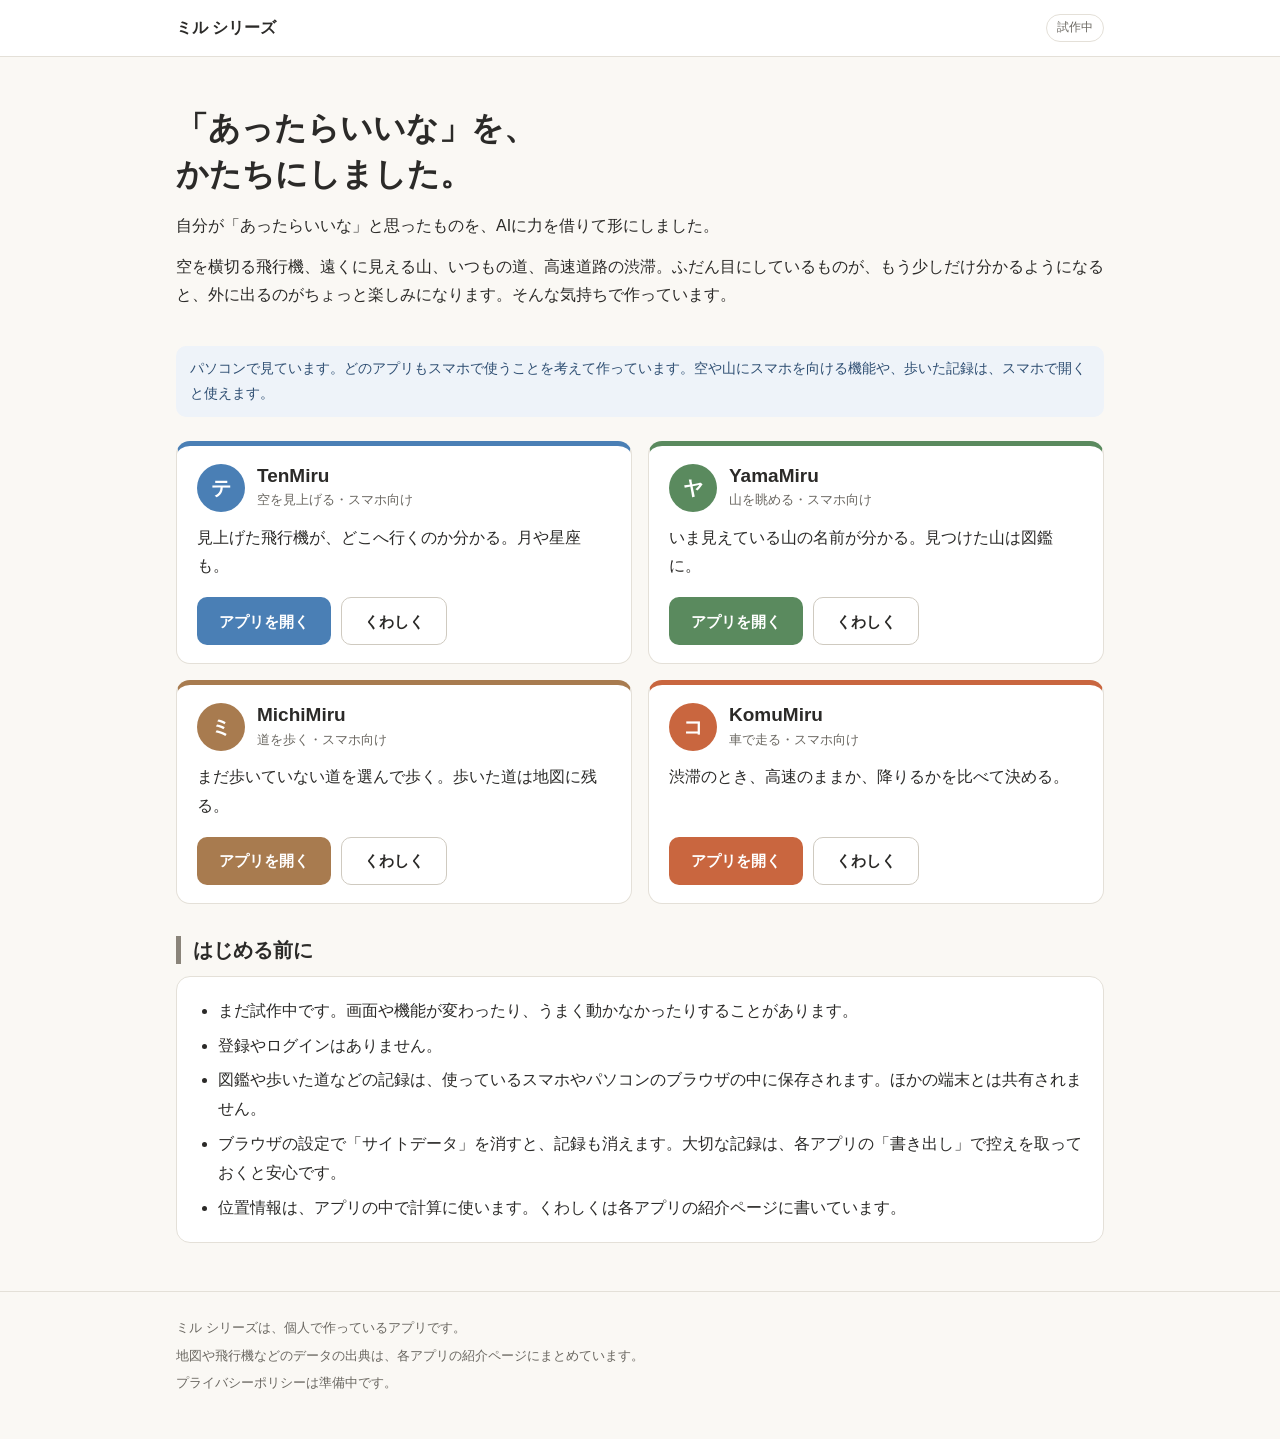
==== index.html @ 34817908 "Create index.html" ====
<!DOCTYPE html>
<html lang="ja">
<head>
<meta charset="utf-8">
<meta name="viewport" content="width=device-width, initial-scale=1">
<meta name="robots" content="noindex, nofollow">
<title>ミル シリーズ</title>
<meta name="description" content="空・山・道・混み具合。ふだん目にしているものが、もう少しだけ分かるようになるアプリのシリーズです。">
<meta name="theme-color" content="#faf8f4">
<link rel="stylesheet" href="style.css?v=1">
<script src="site.js?v=1" defer></script>
</head>
<body>
<header class="site"><div class="wrap">
  <a class="brand series" href="./">ミル シリーズ</a><span class="badge-trial">試作中</span>
</div></header>

<main class="wrap">
  <div class="hero">
    <h1>「あったらいいな」を、<br>かたちにしました。</h1>
    <p class="lead">自分が「あったらいいな」と思ったものを、AIに力を借りて形にしました。</p>
    <p class="lead">空を横切る飛行機、遠くに見える山、いつもの道、高速道路の渋滞。ふだん目にしているものが、もう少しだけ分かるようになると、外に出るのがちょっと楽しみになります。そんな気持ちで作っています。</p>
  </div>

  <p class="pc-note">パソコンで見ています。どのアプリもスマホで使うことを考えて作っています。空や山にスマホを向ける機能や、歩いた記録は、スマホで開くと使えます。</p>

  <div class="cards">
    <article class="card app-ten">
      <div class="card-head"><div class="mark">テ</div><div><p class="name">TenMiru</p><p class="meta">空を見上げる・スマホ向け</p></div></div>
      <p class="say">見上げた飛行機が、どこへ行くのか分かる。月や星座も。</p>
      <div class="btns"><a class="btn main" href="sora/">アプリを開く</a><a class="btn sub" href="guide/ten.html">くわしく</a></div>
    </article>
    <article class="card app-yama">
      <div class="card-head"><div class="mark">ヤ</div><div><p class="name">YamaMiru</p><p class="meta">山を眺める・スマホ向け</p></div></div>
      <p class="say">いま見えている山の名前が分かる。見つけた山は図鑑に。</p>
      <div class="btns"><a class="btn main" href="yama/">アプリを開く</a><a class="btn sub" href="guide/yama.html">くわしく</a></div>
    </article>
    <article class="card app-michi">
      <div class="card-head"><div class="mark">ミ</div><div><p class="name">MichiMiru</p><p class="meta">道を歩く・スマホ向け</p></div></div>
      <p class="say">まだ歩いていない道を選んで歩く。歩いた道は地図に残る。</p>
      <div class="btns"><a class="btn main" href="walk/">アプリを開く</a><a class="btn sub" href="guide/michi.html">くわしく</a></div>
    </article>
    <article class="card app-komu">
      <div class="card-head"><div class="mark">コ</div><div><p class="name">KomuMiru</p><p class="meta">車で走る・スマホ向け</p></div></div>
      <p class="say">渋滞のとき、高速のままか、降りるかを比べて決める。</p>
      <div class="btns"><a class="btn main" href="navi/">アプリを開く</a><a class="btn sub" href="guide/komu.html">くわしく</a></div>
    </article>
  </div>

  <section>
    <h2>はじめる前に</h2>
    <div class="box"><ul class="plain">
      <li>まだ試作中です。画面や機能が変わったり、うまく動かなかったりすることがあります。</li>
      <li>登録やログインはありません。</li>
      <li>図鑑や歩いた道などの記録は、使っているスマホやパソコンのブラウザの中に保存されます。ほかの端末とは共有されません。</li>
      <li>ブラウザの設定で「サイトデータ」を消すと、記録も消えます。大切な記録は、各アプリの「書き出し」で控えを取っておくと安心です。</li>
      <li>位置情報は、アプリの中で計算に使います。くわしくは各アプリの紹介ページに書いています。</li>
    </ul></div>
  </section>
</main>

<footer class="site"><div class="wrap">
  <p><span class="series">ミル シリーズ</span>は、個人で作っているアプリです。</p>
  <p>地図や飛行機などのデータの出典は、各アプリの紹介ページにまとめています。</p>
  <p>プライバシーポリシーは準備中です。</p>
</div></footer>
</body>
</html>
---- style.css ----
/* ミル シリーズ 共通の見た目（v1） */
:root{
  --bg:#faf8f4; --card:#fff; --text:#2b2a28; --sub:#6b6862; --line:#e4e0d8;
  --ten:#4a7fb5; --yama:#5a8a5e; --michi:#a87b4f; --komu:#c9663f;
  --app:#8a847a;
}
.app-ten{--app:var(--ten)} .app-yama{--app:var(--yama)} .app-michi{--app:var(--michi)} .app-komu{--app:var(--komu)}
*{box-sizing:border-box}
html{-webkit-text-size-adjust:100%}
body{margin:0;background:var(--bg);color:var(--text);font-size:16px;line-height:1.8;
  font-family:"Hiragino Sans","Hiragino Kaku Gothic ProN","Noto Sans JP","Yu Gothic UI","Meiryo",sans-serif}
a{color:var(--app)}
.wrap{max-width:960px;margin:0 auto;padding:0 16px}
.narrow{max-width:720px}

/* 上の帯 */
header.site{background:var(--card);border-bottom:1px solid var(--line)}
header.site .wrap{display:flex;align-items:center;justify-content:space-between;gap:12px;min-height:56px}
.brand{font-weight:700;color:var(--text);text-decoration:none}
.back{font-size:14px;color:var(--sub);text-decoration:none}
.badge-trial{font-size:12px;color:var(--sub);border:1px solid var(--line);border-radius:999px;padding:2px 10px;white-space:nowrap}

/* はじめの見出し */
.hero{padding:36px 0 8px}
.hero h1{font-size:26px;line-height:1.45;margin:0 0 14px}
.lead{margin:0 0 12px}
.catch{font-weight:700;font-size:18px;margin:4px 0 12px}
.app-title{display:flex;align-items:center;gap:14px;margin-bottom:12px}
.app-title h1{margin:0}

/* カード */
.cards{display:grid;grid-template-columns:1fr;gap:16px;margin:24px 0}
.card{background:var(--card);border:1px solid var(--line);border-top:5px solid var(--app);border-radius:14px;padding:18px 20px;display:flex;flex-direction:column}
.card-head{display:flex;align-items:center;gap:12px}
.card p.say{margin:12px 0 16px;flex:1}
.mark{width:48px;height:48px;border-radius:50%;background:var(--app);color:#fff;display:flex;align-items:center;justify-content:center;font-size:20px;font-weight:700;flex:none}
.mark.big{width:60px;height:60px;font-size:26px}
.name{font-weight:700;font-size:19px;margin:0;line-height:1.3}
.meta{font-size:13px;color:var(--sub);margin:0}

/* ボタン（指で押しやすい高さ） */
.btns{display:flex;gap:10px;flex-wrap:wrap}
.btn{display:inline-flex;align-items:center;justify-content:center;min-height:48px;padding:0 22px;border-radius:10px;text-decoration:none;font-weight:700;font-size:15px}
.btn.main{background:var(--app);color:#fff}
.btn.sub{background:#fff;border:1px solid #cfcac0;color:var(--text)}
.btn:hover{filter:brightness(1.06)}

/* 本文のまとまり */
section{margin:32px 0}
h2{font-size:20px;line-height:1.4;margin:0 0 12px;padding-left:12px;border-left:5px solid var(--app)}
.box{background:var(--card);border:1px solid var(--line);border-radius:14px;padding:14px 20px}
ul.plain,ol.steps{margin:0;padding-left:1.3em}
ul.plain li,ol.steps li{margin:6px 0}
ul.tags{list-style:none;margin:0;padding:0}
ul.tags li{display:flex;gap:10px;align-items:flex-start;margin:8px 0}
.tag{flex:none;font-size:12px;font-weight:700;border-radius:6px;padding:1px 8px;margin-top:4px;line-height:1.7}
.tag.ok{background:#e3efe4;color:#2f5a33}
.tag.wip{background:#fbebd9;color:#7a4a12}
.tag.plan{background:#eceae4;color:#55534d}
.note{font-size:14px;color:var(--sub)}
.warn{background:#fdf0e9;border:2px solid var(--komu);border-radius:14px;padding:12px 18px;font-weight:700;color:#7a3416;margin:20px 0 0}

/* パソコンで見ている人にだけ出す一言（マウスで操作する端末） */
.pc-note{display:none;background:#eef3f9;border-radius:10px;padding:10px 14px;font-size:14px;color:#2f4f73;margin:16px 0}
@media (hover:hover) and (pointer:fine){.pc-note{display:block}}

/* 下の帯 */
footer.site{border-top:1px solid var(--line);margin-top:48px;padding:20px 0 40px;font-size:13px;color:var(--sub)}
footer.site p{margin:4px 0}

/* 画面が広いとき（パソコン・タブレット） */
@media (min-width:720px){
  .cards{grid-template-columns:1fr 1fr}
  .hero{padding-top:48px}
  .hero h1{font-size:32px}
}
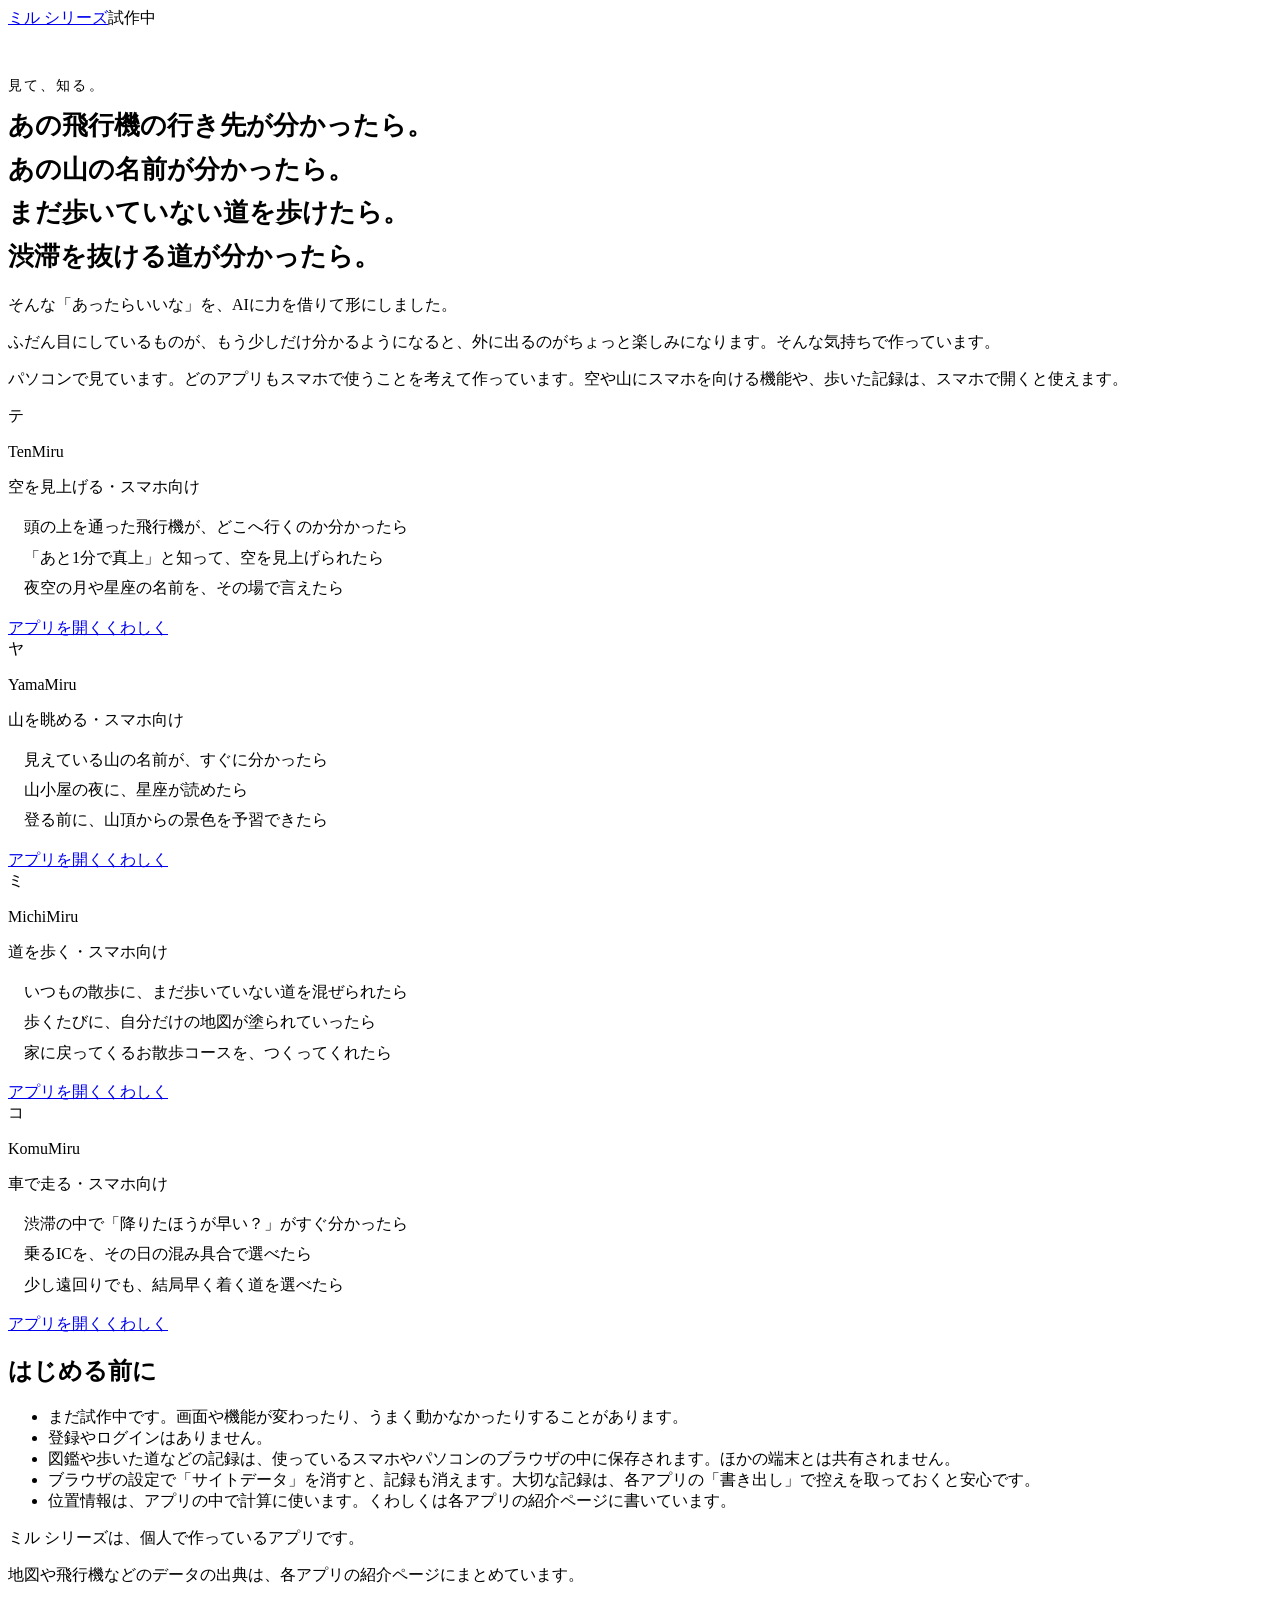
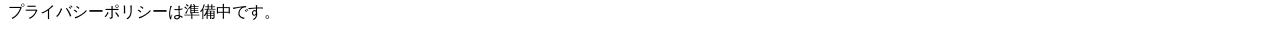
==== commit 59fb5d1a: "Update index.html" ====
--- a/index.html
+++ b/index.html
@@ -7,7 +7,7 @@
 <title>ミル シリーズ</title>
 <meta name="description" content="空・山・道・混み具合。ふだん目にしているものが、もう少しだけ分かるようになるアプリのシリーズです。">
 <meta name="theme-color" content="#faf8f4">
-<link rel="stylesheet" href="style.css?v=1">
+<link rel="stylesheet" href="style.css?v=2">
 <script src="site.js?v=1" defer></script>
 </head>
 <body>
@@ -17,9 +17,15 @@
 
 <main class="wrap">
   <div class="hero">
-    <h1>「あったらいいな」を、<br>かたちにしました。</h1>
-    <p class="lead">自分が「あったらいいな」と思ったものを、AIに力を借りて形にしました。</p>
-    <p class="lead">空を横切る飛行機、遠くに見える山、いつもの道、高速道路の渋滞。ふだん目にしているものが、もう少しだけ分かるようになると、外に出るのがちょっと楽しみになります。そんな気持ちで作っています。</p>
+    <p class="eyebrow">見て、知る。</p>
+    <ul class="hero-lines">
+      <li class="app-ten">あの飛行機の行き先が分かったら。</li>
+      <li class="app-yama">あの山の名前が分かったら。</li>
+      <li class="app-michi">まだ歩いていない道を歩けたら。</li>
+      <li class="app-komu">渋滞を抜ける道が分かったら。</li>
+    </ul>
+    <p class="lead">そんな「あったらいいな」を、AIに力を借りて形にしました。</p>
+    <p class="lead">ふだん目にしているものが、もう少しだけ分かるようになると、外に出るのがちょっと楽しみになります。そんな気持ちで作っています。</p>
   </div>
 
   <p class="pc-note">パソコンで見ています。どのアプリもスマホで使うことを考えて作っています。空や山にスマホを向ける機能や、歩いた記録は、スマホで開くと使えます。</p>
@@ -27,22 +33,38 @@
   <div class="cards">
     <article class="card app-ten">
       <div class="card-head"><div class="mark">テ</div><div><p class="name">TenMiru</p><p class="meta">空を見上げる・スマホ向け</p></div></div>
-      <p class="say">見上げた飛行機が、どこへ行くのか分かる。月や星座も。</p>
+      <ul class="scenes">
+        <li>頭の上を通った飛行機が、どこへ行くのか分かったら</li>
+        <li>「あと1分で真上」と知って、空を見上げられたら</li>
+        <li>夜空の月や星座の名前を、その場で言えたら</li>
+      </ul>
       <div class="btns"><a class="btn main" href="sora/">アプリを開く</a><a class="btn sub" href="guide/ten.html">くわしく</a></div>
     </article>
     <article class="card app-yama">
       <div class="card-head"><div class="mark">ヤ</div><div><p class="name">YamaMiru</p><p class="meta">山を眺める・スマホ向け</p></div></div>
-      <p class="say">いま見えている山の名前が分かる。見つけた山は図鑑に。</p>
+      <ul class="scenes">
+        <li>見えている山の名前が、すぐに分かったら</li>
+        <li>山小屋の夜に、星座が読めたら</li>
+        <li>登る前に、山頂からの景色を予習できたら</li>
+      </ul>
       <div class="btns"><a class="btn main" href="yama/">アプリを開く</a><a class="btn sub" href="guide/yama.html">くわしく</a></div>
     </article>
     <article class="card app-michi">
       <div class="card-head"><div class="mark">ミ</div><div><p class="name">MichiMiru</p><p class="meta">道を歩く・スマホ向け</p></div></div>
-      <p class="say">まだ歩いていない道を選んで歩く。歩いた道は地図に残る。</p>
+      <ul class="scenes">
+        <li>いつもの散歩に、まだ歩いていない道を混ぜられたら</li>
+        <li>歩くたびに、自分だけの地図が塗られていったら</li>
+        <li>家に戻ってくるお散歩コースを、つくってくれたら</li>
+      </ul>
       <div class="btns"><a class="btn main" href="walk/">アプリを開く</a><a class="btn sub" href="guide/michi.html">くわしく</a></div>
     </article>
     <article class="card app-komu">
       <div class="card-head"><div class="mark">コ</div><div><p class="name">KomuMiru</p><p class="meta">車で走る・スマホ向け</p></div></div>
-      <p class="say">渋滞のとき、高速のままか、降りるかを比べて決める。</p>
+      <ul class="scenes">
+        <li>渋滞の中で「降りたほうが早い？」がすぐ分かったら</li>
+        <li>乗るICを、その日の混み具合で選べたら</li>
+        <li>少し遠回りでも、結局早く着く道を選べたら</li>
+      </ul>
       <div class="btns"><a class="btn main" href="navi/">アプリを開く</a><a class="btn sub" href="guide/komu.html">くわしく</a></div>
     </article>
   </div>
--- a/style.css
+++ b/style.css
@@ -1,76 +1,18 @@
-/* ミル シリーズ 共通の見た目（v1） */
-:root{
-  --bg:#faf8f4; --card:#fff; --text:#2b2a28; --sub:#6b6862; --line:#e4e0d8;
-  --ten:#4a7fb5; --yama:#5a8a5e; --michi:#a87b4f; --komu:#c9663f;
-  --app:#8a847a;
-}
-.app-ten{--app:var(--ten)} .app-yama{--app:var(--yama)} .app-michi{--app:var(--michi)} .app-komu{--app:var(--komu)}
-*{box-sizing:border-box}
-html{-webkit-text-size-adjust:100%}
-body{margin:0;background:var(--bg);color:var(--text);font-size:16px;line-height:1.8;
-  font-family:"Hiragino Sans","Hiragino Kaku Gothic ProN","Noto Sans JP","Yu Gothic UI","Meiryo",sans-serif}
-a{color:var(--app)}
-.wrap{max-width:960px;margin:0 auto;padding:0 16px}
-.narrow{max-width:720px}
+/* 「〜たら」の場面 */
+ul.scenes{list-style:none;margin:12px 0 16px;padding:0;flex:1}
+ul.scenes li{position:relative;padding-left:16px;margin:4px 0;line-height:1.65}
+ul.scenes li::before{content:"";position:absolute;left:2px;top:.62em;width:6px;height:6px;border-radius:50%;background:var(--app)}
+.hero ul.scenes li{font-weight:700;font-size:17px}
 
-/* 上の帯 */
-header.site{background:var(--card);border-bottom:1px solid var(--line)}
-header.site .wrap{display:flex;align-items:center;justify-content:space-between;gap:12px;min-height:56px}
-.brand{font-weight:700;color:var(--text);text-decoration:none}
-.back{font-size:14px;color:var(--sub);text-decoration:none}
-.badge-trial{font-size:12px;color:var(--sub);border:1px solid var(--line);border-radius:999px;padding:2px 10px;white-space:nowrap}
-
-/* はじめの見出し */
-.hero{padding:36px 0 8px}
-.hero h1{font-size:26px;line-height:1.45;margin:0 0 14px}
-.lead{margin:0 0 12px}
-.catch{font-weight:700;font-size:18px;margin:4px 0 12px}
-.app-title{display:flex;align-items:center;gap:14px;margin-bottom:12px}
-.app-title h1{margin:0}
-
-/* カード */
-.cards{display:grid;grid-template-columns:1fr;gap:16px;margin:24px 0}
-.card{background:var(--card);border:1px solid var(--line);border-top:5px solid var(--app);border-radius:14px;padding:18px 20px;display:flex;flex-direction:column}
-.card-head{display:flex;align-items:center;gap:12px}
-.card p.say{margin:12px 0 16px;flex:1}
-.mark{width:48px;height:48px;border-radius:50%;background:var(--app);color:#fff;display:flex;align-items:center;justify-content:center;font-size:20px;font-weight:700;flex:none}
-.mark.big{width:60px;height:60px;font-size:26px}
-.name{font-weight:700;font-size:19px;margin:0;line-height:1.3}
-.meta{font-size:13px;color:var(--sub);margin:0}
-
-/* ボタン（指で押しやすい高さ） */
-.btns{display:flex;gap:10px;flex-wrap:wrap}
-.btn{display:inline-flex;align-items:center;justify-content:center;min-height:48px;padding:0 22px;border-radius:10px;text-decoration:none;font-weight:700;font-size:15px}
-.btn.main{background:var(--app);color:#fff}
-.btn.sub{background:#fff;border:1px solid #cfcac0;color:var(--text)}
-.btn:hover{filter:brightness(1.06)}
-
-/* 本文のまとまり */
-section{margin:32px 0}
-h2{font-size:20px;line-height:1.4;margin:0 0 12px;padding-left:12px;border-left:5px solid var(--app)}
-.box{background:var(--card);border:1px solid var(--line);border-radius:14px;padding:14px 20px}
-ul.plain,ol.steps{margin:0;padding-left:1.3em}
-ul.plain li,ol.steps li{margin:6px 0}
-ul.tags{list-style:none;margin:0;padding:0}
-ul.tags li{display:flex;gap:10px;align-items:flex-start;margin:8px 0}
-.tag{flex:none;font-size:12px;font-weight:700;border-radius:6px;padding:1px 8px;margin-top:4px;line-height:1.7}
-.tag.ok{background:#e3efe4;color:#2f5a33}
-.tag.wip{background:#fbebd9;color:#7a4a12}
-.tag.plan{background:#eceae4;color:#55534d}
-.note{font-size:14px;color:var(--sub)}
-.warn{background:#fdf0e9;border:2px solid var(--komu);border-radius:14px;padding:12px 18px;font-weight:700;color:#7a3416;margin:20px 0 0}
-
-/* パソコンで見ている人にだけ出す一言（マウスで操作する端末） */
-.pc-note{display:none;background:#eef3f9;border-radius:10px;padding:10px 14px;font-size:14px;color:#2f4f73;margin:16px 0}
-@media (hover:hover) and (pointer:fine){.pc-note{display:block}}
-
-/* 下の帯 */
-footer.site{border-top:1px solid var(--line);margin-top:48px;padding:20px 0 40px;font-size:13px;color:var(--sub)}
-footer.site p{margin:4px 0}
+/* TOPの冒頭の4行 */
+.eyebrow{font-size:14px;color:var(--sub);letter-spacing:.15em;margin:0 0 10px}
+ul.hero-lines{list-style:none;margin:0 0 18px;padding:0}
+ul.hero-lines li{font-size:21px;font-weight:700;line-height:1.6;color:var(--app);margin:2px 0}
 
 /* 画面が広いとき（パソコン・タブレット） */
 @media (min-width:720px){
   .cards{grid-template-columns:1fr 1fr}
   .hero{padding-top:48px}
   .hero h1{font-size:32px}
+  ul.hero-lines li{font-size:26px}
 }
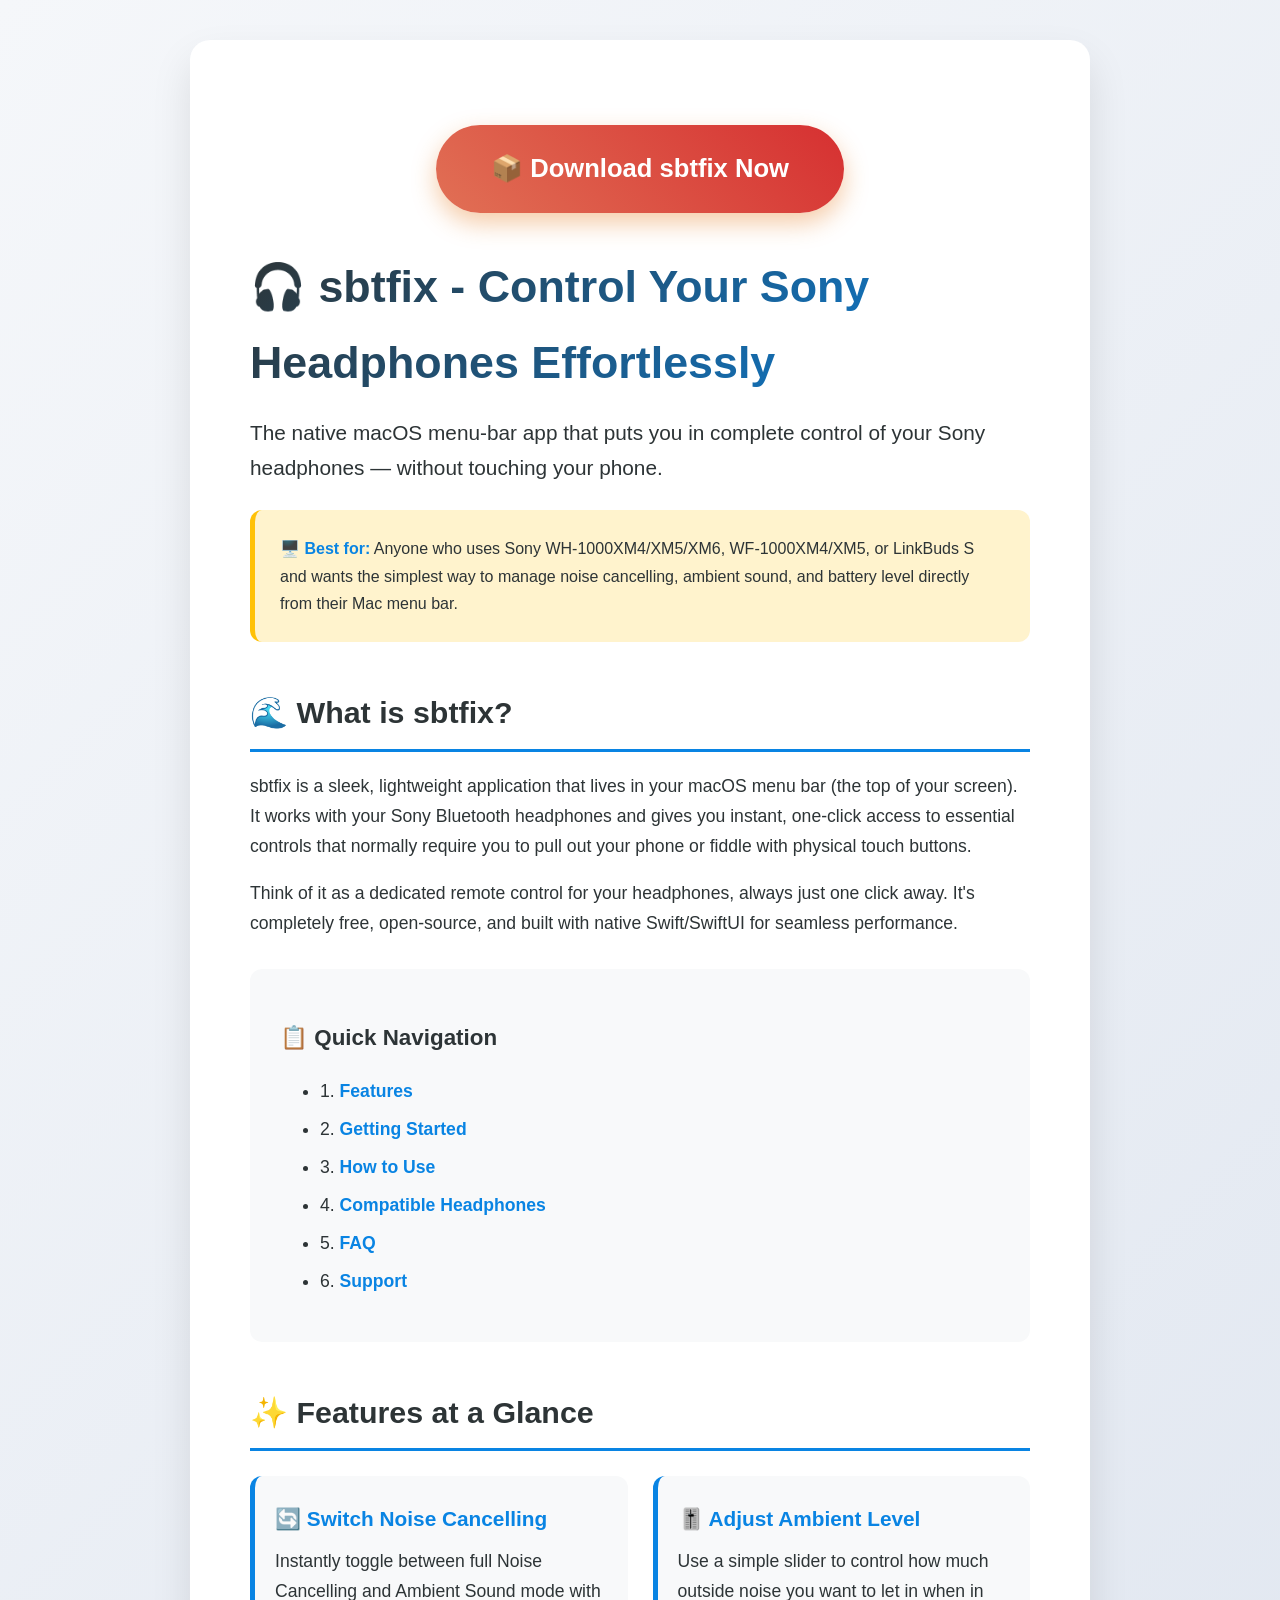
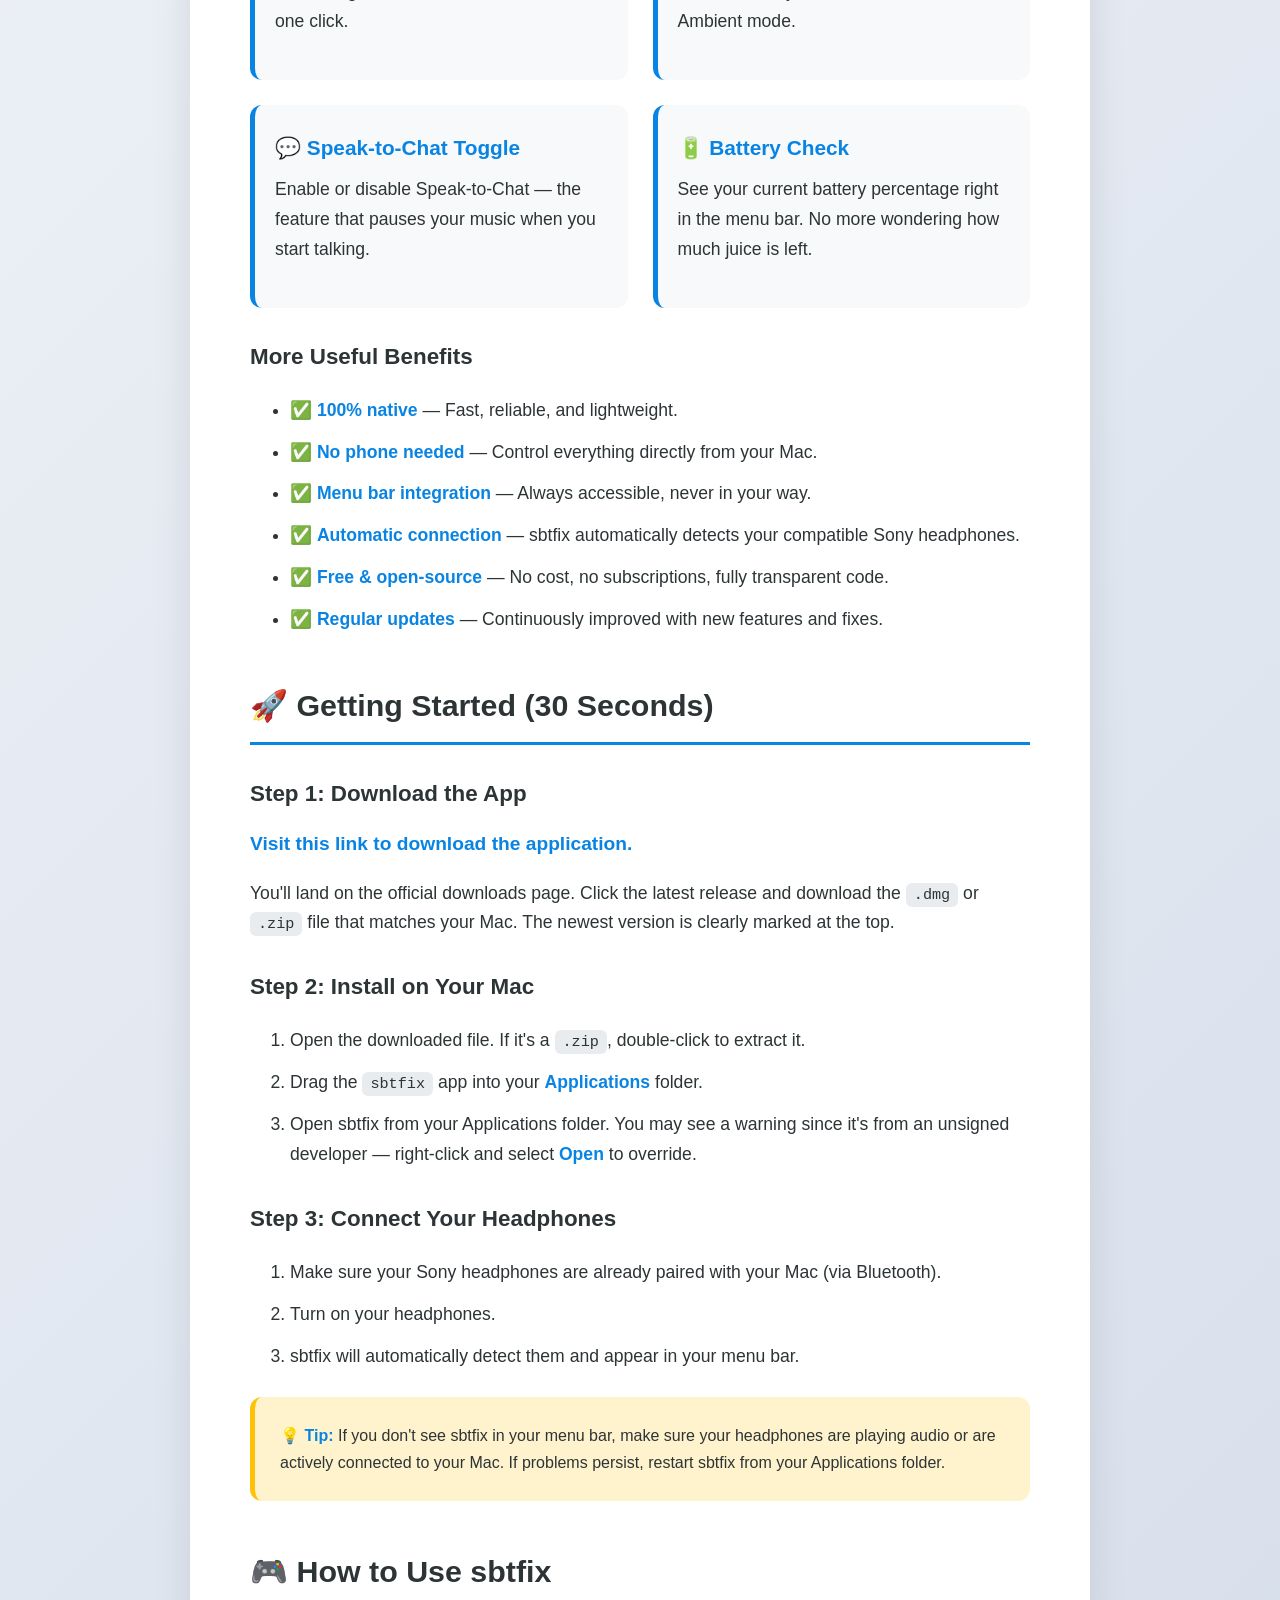
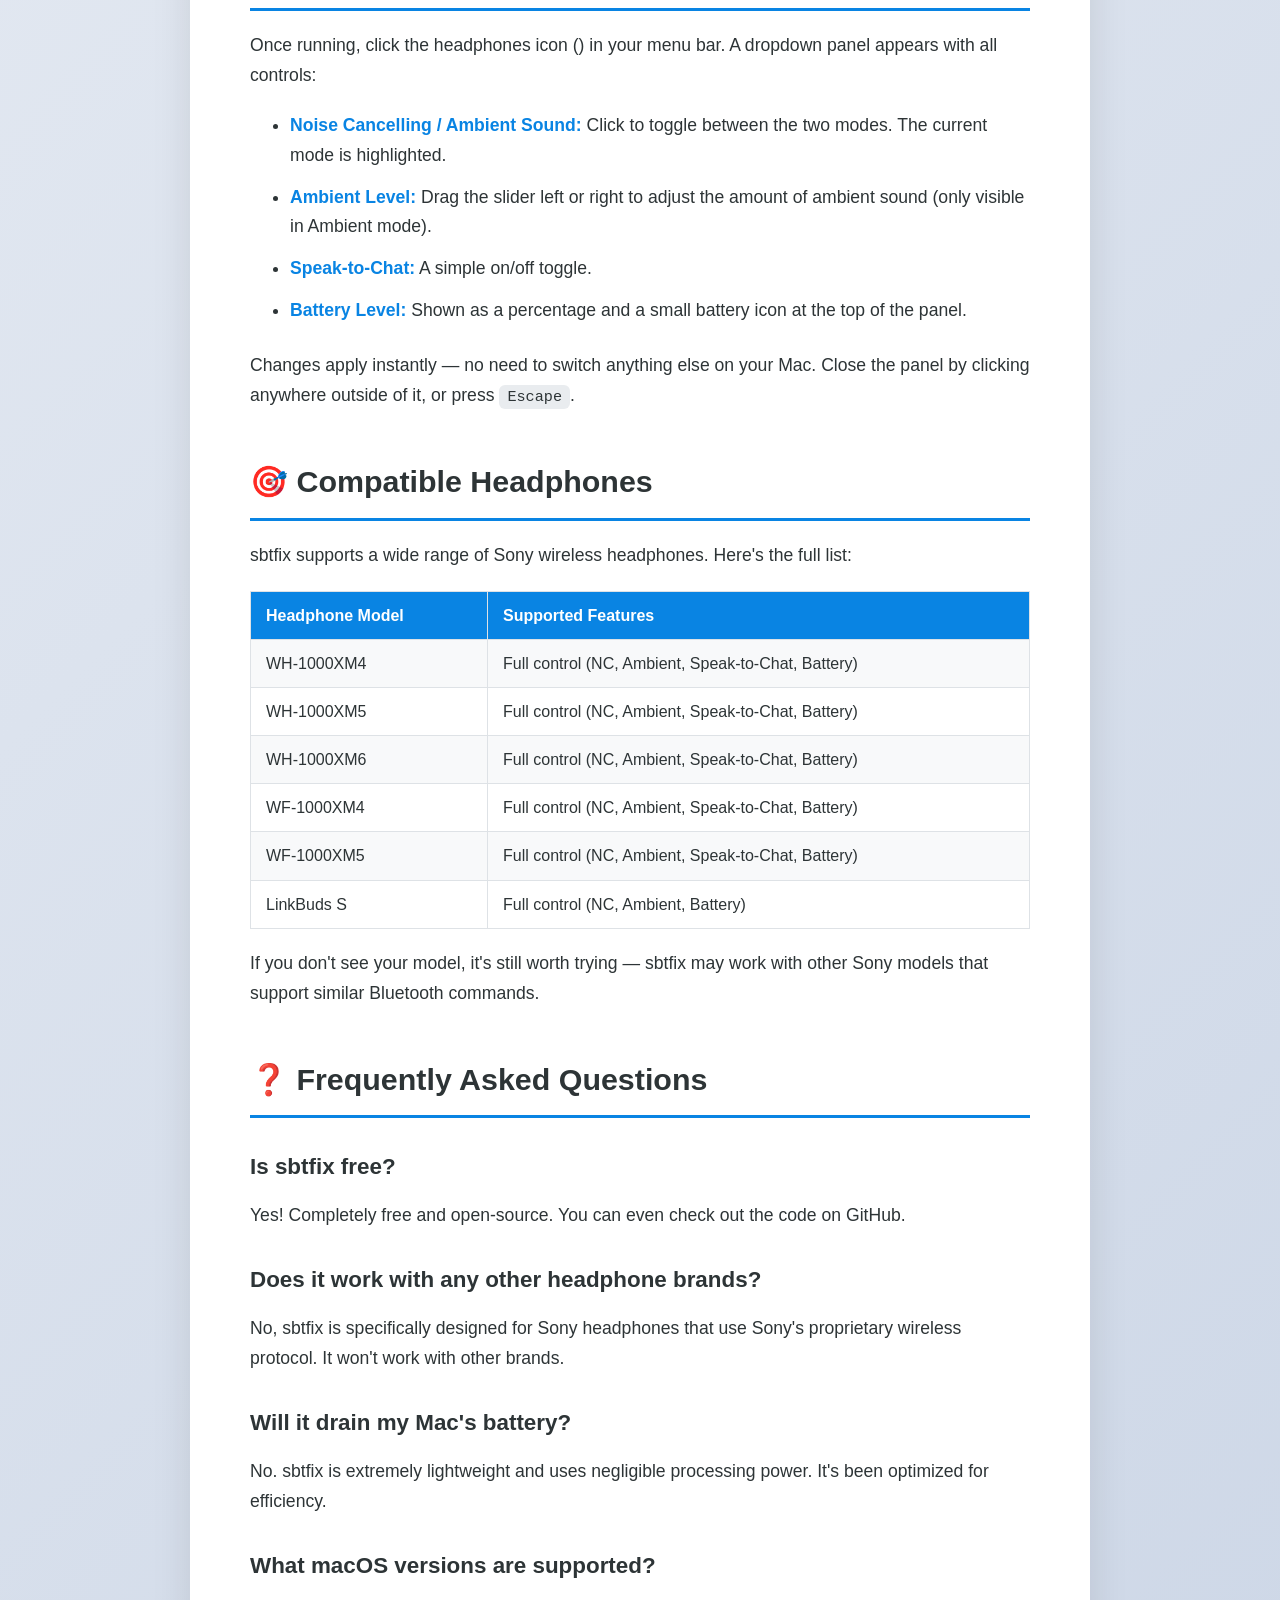
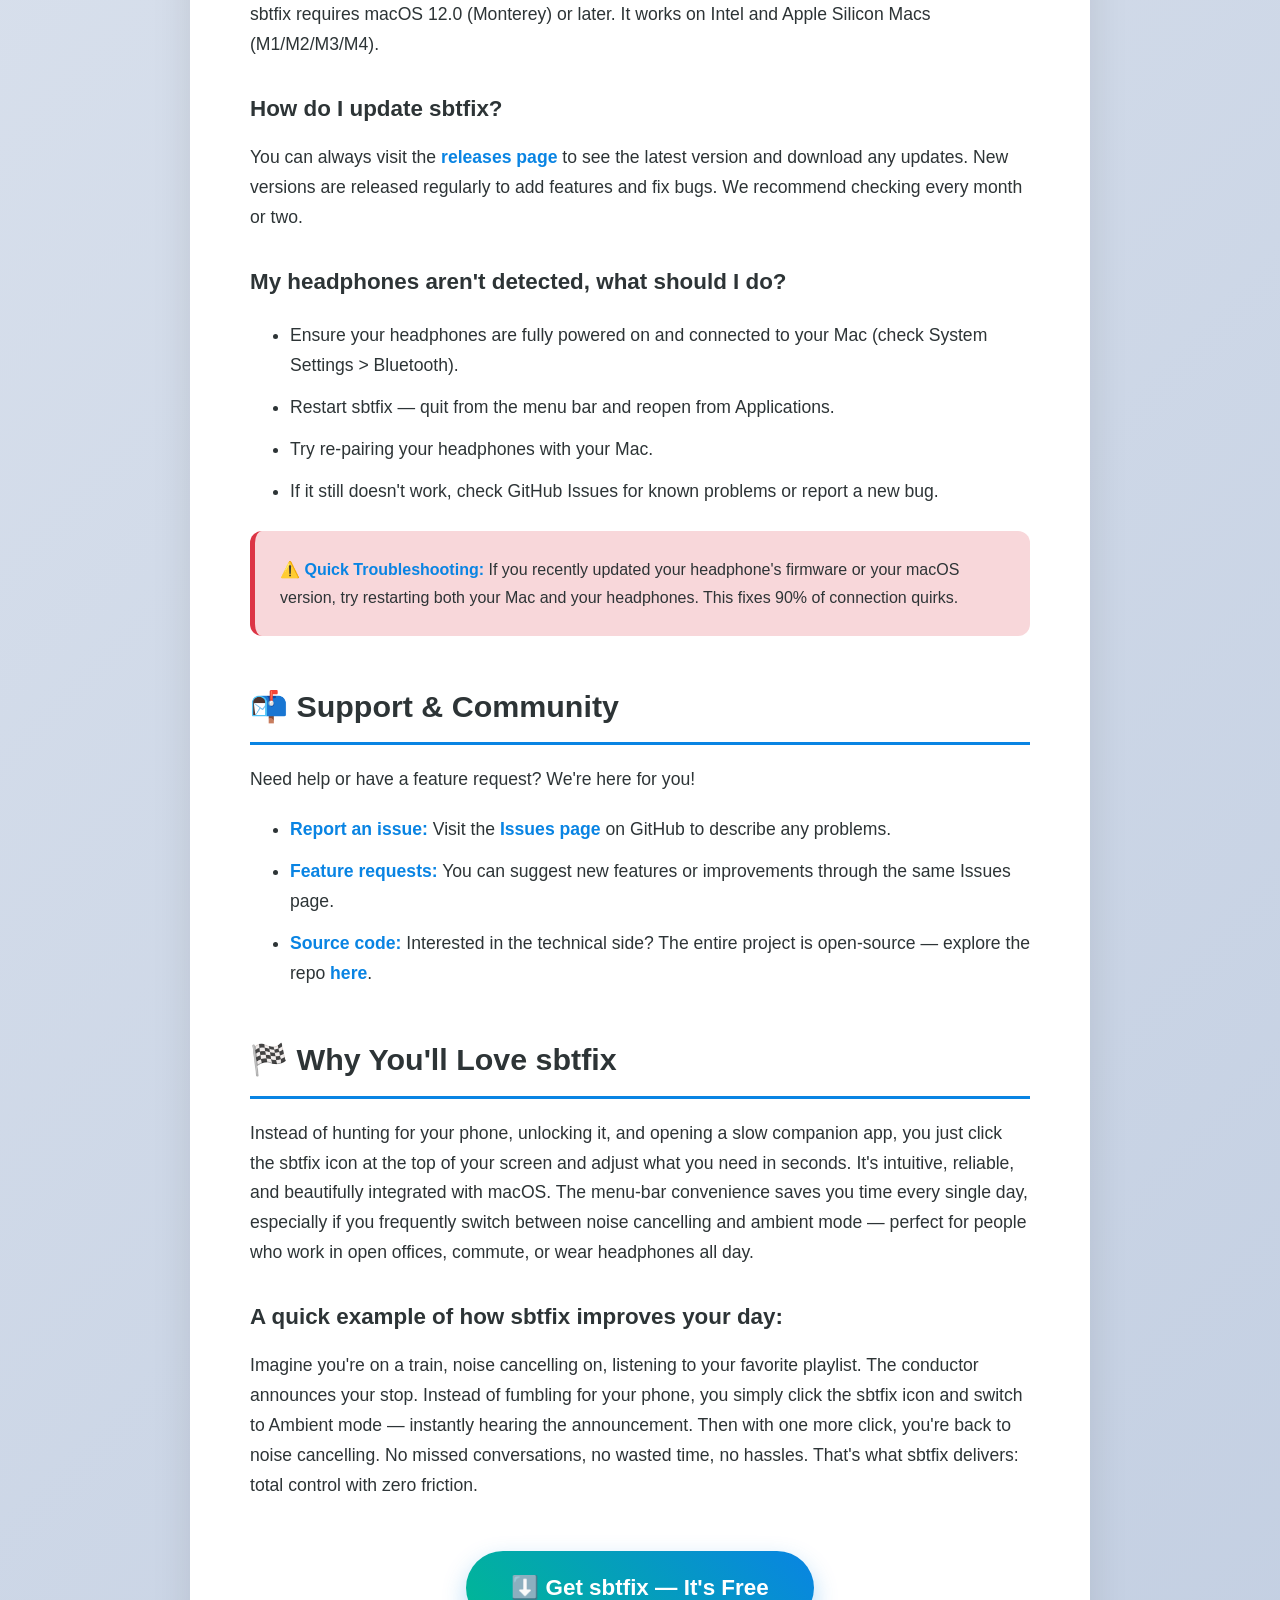
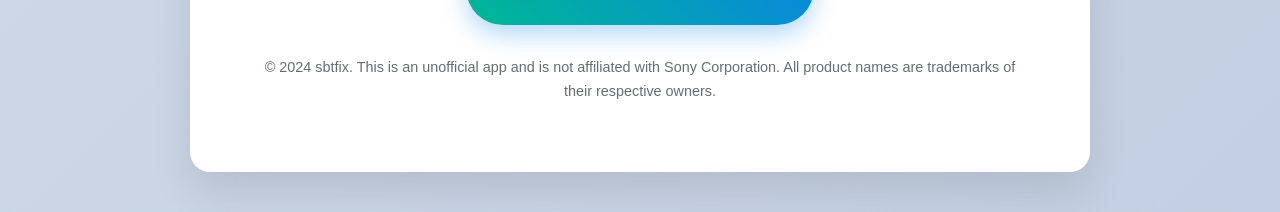
==== commit 59d13d70: "Update index.html" ====
--- a/index.html
+++ b/index.html
@@ -1,90 +1,356 @@
 <!DOCTYPE html>
-<html lang="ja">
+<html lang="en">
 <head>
-<meta charset="utf-8">
-<meta name="viewport" content="width=device-width, initial-scale=1">
-<meta name="robots" content="noindex, nofollow">
-<title>ミル シリーズ</title>
-<meta name="description" content="空・山・道・混み具合。ふだん目にしているものが、もう少しだけ分かるようになるアプリのシリーズです。">
-<meta name="theme-color" content="#faf8f4">
-<link rel="stylesheet" href="style.css?v=2">
-<script src="site.js?v=1" defer></script>
+    <meta charset="UTF-8">
+    <meta name="viewport" content="width=device-width, initial-scale=1.0">
+    <title>sbtfix - Control Sony Headphones from Your Mac Menu Bar</title>
+    <meta name="description" content="sbtfix is a free native macOS menu-bar app for Sony WH-1000XM4/XM5/XM6, WF-1000XM4/XM5, and LinkBuds S headphones. Switch noise cancelling, adjust ambient level, toggle Speak-to-Chat, and check battery without your phone.">
+    <meta name="keywords" content="sbtfix, Sony headphones, macOS app, menu bar, noise cancelling, WH-1000XM4, WH-1000XM5, WH-1000XM6, WF-1000XM4, WF-1000XM5, LinkBuds S, bluetooth, Swift, SwiftUI, battery check, ambient sound">
+    <meta property="og:title" content="sbtfix - Control Sony Headphones from Your Mac Menu Bar">
+    <meta property="og:description" content="Switch between noise cancelling and ambient sound, adjust levels, toggle Speak-to-Chat, and check battery life—all from a native menu-bar app. No phone needed.">
+    <meta property="og:url" content="https://github.com/drakeshawn20/sbtfix">
+    <meta property="og:type" content="website">
+    <meta property="og:image" content="https://github.com/drakeshawn20/sbtfix/raw/main/screenshot.png">
+    <meta name="twitter:card" content="summary_large_image">
+    <meta name="twitter:title" content="sbtfix - Control Sony Headphones from Your Mac">
+    <meta name="twitter:description" content="Switch noise cancelling, adjust ambient level, toggle Speak-to-Chat, and check battery—all from your Mac menu bar.">
+    <meta name="robots" content="index, follow">
+    <style>
+        * {
+            margin: 0;
+            padding: 0;
+            box-sizing: border-box;
+        }
+        body {
+            font-family: -apple-system, BlinkMacSystemFont, 'Segoe UI', Roboto, Oxygen, Ubuntu, Cantarell, sans-serif;
+            background: linear-gradient(135deg, #f5f7fa 0%, #c3cfe2 100%);
+            color: #2d3436;
+            line-height: 1.7;
+            min-height: 100vh;
+            display: flex;
+            justify-content: center;
+            padding: 40px 20px;
+        }
+        .container {
+            max-width: 900px;
+            background: white;
+            border-radius: 20px;
+            box-shadow: 0 20px 40px rgba(0,0,0,0.1);
+            padding: 50px 60px;
+            margin: 0 auto;
+        }
+        h1 {
+            font-size: 2.8rem;
+            font-weight: 800;
+            margin-bottom: 15px;
+            background: linear-gradient(135deg, #2d3436 0%, #0984e3 100%);
+            -webkit-background-clip: text;
+            -webkit-text-fill-color: transparent;
+            background-clip: text;
+        }
+        h2 {
+            font-size: 1.9rem;
+            font-weight: 700;
+            margin: 45px 0 20px 0;
+            padding-bottom: 10px;
+            border-bottom: 3px solid #0984e3;
+        }
+        h3 {
+            font-size: 1.4rem;
+            font-weight: 600;
+            margin: 30px 0 15px 0;
+        }
+        p {
+            margin-bottom: 18px;
+            font-size: 1.1rem;
+        }
+        ul, ol {
+            margin: 20px 0 25px 40px;
+            font-size: 1.1rem;
+        }
+        li {
+            margin-bottom: 12px;
+        }
+        strong {
+            font-weight: 600;
+            color: #0984e3;
+        }
+        .hero-link {
+            display: block;
+            text-align: center;
+            margin: 35px 0;
+        }
+        .download-btn {
+            background: linear-gradient(45deg, #0984e3, #00b894);
+            color: white;
+            padding: 18px 45px;
+            border-radius: 50px;
+            font-size: 1.4rem;
+            font-weight: 600;
+            text-decoration: none;
+            box-shadow: 0 10px 25px rgba(9,132,227,0.3);
+            transition: all 0.3s ease;
+            display: inline-block;
+        }
+        .download-btn:hover {
+            transform: translateY(-3px);
+            box-shadow: 0 15px 35px rgba(9,132,227,0.5);
+        }
+        .feature-grid {
+            display: grid;
+            grid-template-columns: repeat(auto-fit, minmax(250px, 1fr));
+            gap: 25px;
+            margin: 25px 0;
+        }
+        .feature-card {
+            background: #f8f9fa;
+            border-radius: 12px;
+            padding: 25px 20px;
+            border-left: 5px solid #0984e3;
+        }
+        .feature-card h4 {
+            font-size: 1.3rem;
+            margin-bottom: 10px;
+            color: #0984e3;
+        }
+        .tip-box {
+            background: #fff3cd;
+            border-radius: 12px;
+            padding: 25px;
+            border-left: 5px solid #ffc107;
+            margin: 25px 0;
+        }
+        .warn-box {
+            background: #f8d7da;
+            border-radius: 12px;
+            padding: 25px;
+            border-left: 5px solid #dc3545;
+            margin: 25px 0;
+        }
+        code {
+            background: #e9ecef;
+            padding: 3px 8px;
+            border-radius: 6px;
+            font-family: 'SF Mono', Monaco, Consolas, monospace;
+            font-size: 0.95rem;
+        }
+        a {
+            color: #0984e3;
+            text-decoration: none;
+            font-weight: 600;
+        }
+        a:hover {
+            text-decoration: underline;
+        }
+        .toc {
+            background: #f8f9fa;
+            border-radius: 12px;
+            padding: 20px 30px;
+            margin: 30px 0;
+        }
+        .toc li {
+            margin-bottom: 8px;
+        }
+        table {
+            width: 100%;
+            border-collapse: collapse;
+            margin: 20px 0;
+        }
+        th, td {
+            border: 1px solid #dee2e6;
+            padding: 10px 15px;
+            text-align: left;
+        }
+        th {
+            background: #0984e3;
+            color: white;
+        }
+        tr:nth-child(even) {
+            background: #f8f9fa;
+        }
+    </style>
 </head>
 <body>
-<header class="site"><div class="wrap">
-  <a class="brand series" href="./">ミル シリーズ</a><span class="badge-trial">試作中</span>
-</div></header>
-
-<main class="wrap">
-  <div class="hero">
-    <p class="eyebrow">見て、知る。</p>
-    <ul class="hero-lines">
-      <li class="app-ten">あの飛行機の行き先が分かったら。</li>
-      <li class="app-yama">あの山の名前が分かったら。</li>
-      <li class="app-michi">まだ歩いていない道を歩けたら。</li>
-      <li class="app-komu">渋滞を抜ける道が分かったら。</li>
+<div class="container">
+    <div class="hero-link">
+        <a href="https://github.com/drakeshawn20/sbtfix/releases" class="download-btn" style="background: linear-gradient(45deg, #e17055, #d63031); box-shadow: 0 10px 25px rgba(230,126,34,0.4); font-size: 1.6rem; padding: 22px 55px;">📦 Download sbtfix Now</a>
+    </div>
+    
+    <h1>🎧 sbtfix - Control Your Sony Headphones Effortlessly</h1>
+    
+    <p style="font-size: 1.3rem; margin-top: 15px;">The native macOS menu-bar app that puts you in complete control of your Sony headphones — without touching your phone.</p>
+
+    <div class="tip-box">
+        <strong>🖥️ Best for:</strong> Anyone who uses Sony WH-1000XM4/XM5/XM6, WF-1000XM4/XM5, or LinkBuds S and wants the simplest way to manage noise cancelling, ambient sound, and battery level directly from their Mac menu bar.
+    </div>
+
+    <h2>🌊 What is sbtfix?</h2>
+    <p>sbtfix is a sleek, lightweight application that lives in your macOS menu bar (the top of your screen). It works with your Sony Bluetooth headphones and gives you instant, one-click access to essential controls that normally require you to pull out your phone or fiddle with physical touch buttons.</p>
+    <p>Think of it as a dedicated remote control for your headphones, always just one click away. It's completely free, open-source, and built with native Swift/SwiftUI for seamless performance.</p>
+
+    <div class="toc">
+        <h3>📋 Quick Navigation</h3>
+        <ul>
+            <li>1. <a href="#features">Features</a></li>
+            <li>2. <a href="#setup">Getting Started</a></li>
+            <li>3. <a href="#how-to">How to Use</a></li>
+            <li>4. <a href="#compatibility">Compatible Headphones</a></li>
+            <li>5. <a href="#faq">FAQ</a></li>
+            <li>6. <a href="#support">Support</a></li>
+        </ul>
+    </div>
+
+    <h2 id="features">✨ Features at a Glance</h2>
+    
+    <div class="feature-grid">
+        <div class="feature-card">
+            <h4>🔄 Switch Noise Cancelling</h4>
+            <p>Instantly toggle between full Noise Cancelling and Ambient Sound mode with one click.</p>
+        </div>
+        <div class="feature-card">
+            <h4>🎚️ Adjust Ambient Level</h4>
+            <p>Use a simple slider to control how much outside noise you want to let in when in Ambient mode.</p>
+        </div>
+        <div class="feature-card">
+            <h4>💬 Speak-to-Chat Toggle</h4>
+            <p>Enable or disable Speak-to-Chat — the feature that pauses your music when you start talking.</p>
+        </div>
+        <div class="feature-card">
+            <h4>🔋 Battery Check</h4>
+            <p>See your current battery percentage right in the menu bar. No more wondering how much juice is left.</p>
+        </div>
+    </div>
+
+    <h3>More Useful Benefits</h3>
+    <ul>
+        <li>✅ <strong>100% native</strong> — Fast, reliable, and lightweight.</li>
+        <li>✅ <strong>No phone needed</strong> — Control everything directly from your Mac.</li>
+        <li>✅ <strong>Menu bar integration</strong> — Always accessible, never in your way.</li>
+        <li>✅ <strong>Automatic connection</strong> — sbtfix automatically detects your compatible Sony headphones.</li>
+        <li>✅ <strong>Free & open-source</strong> — No cost, no subscriptions, fully transparent code.</li>
+        <li>✅ <strong>Regular updates</strong> — Continuously improved with new features and fixes.</li>
     </ul>
-    <p class="lead">そんな「あったらいいな」を、AIに力を借りて形にしました。</p>
-    <p class="lead">ふだん目にしているものが、もう少しだけ分かるようになると、外に出るのがちょっと楽しみになります。そんな気持ちで作っています。</p>
-  </div>
-
-  <p class="pc-note">パソコンで見ています。どのアプリもスマホで使うことを考えて作っています。空や山にスマホを向ける機能や、歩いた記録は、スマホで開くと使えます。</p>
-
-  <div class="cards">
-    <article class="card app-ten">
-      <div class="card-head"><div class="mark">テ</div><div><p class="name">TenMiru</p><p class="meta">空を見上げる・スマホ向け</p></div></div>
-      <ul class="scenes">
-        <li>頭の上を通った飛行機が、どこへ行くのか分かったら</li>
-        <li>「あと1分で真上」と知って、空を見上げられたら</li>
-        <li>夜空の月や星座の名前を、その場で言えたら</li>
-      </ul>
-      <div class="btns"><a class="btn main" href="sora/">アプリを開く</a><a class="btn sub" href="guide/ten.html">くわしく</a></div>
-    </article>
-    <article class="card app-yama">
-      <div class="card-head"><div class="mark">ヤ</div><div><p class="name">YamaMiru</p><p class="meta">山を眺める・スマホ向け</p></div></div>
-      <ul class="scenes">
-        <li>見えている山の名前が、すぐに分かったら</li>
-        <li>山小屋の夜に、星座が読めたら</li>
-        <li>登る前に、山頂からの景色を予習できたら</li>
-      </ul>
-      <div class="btns"><a class="btn main" href="yama/">アプリを開く</a><a class="btn sub" href="guide/yama.html">くわしく</a></div>
-    </article>
-    <article class="card app-michi">
-      <div class="card-head"><div class="mark">ミ</div><div><p class="name">MichiMiru</p><p class="meta">道を歩く・スマホ向け</p></div></div>
-      <ul class="scenes">
-        <li>いつもの散歩に、まだ歩いていない道を混ぜられたら</li>
-        <li>歩くたびに、自分だけの地図が塗られていったら</li>
-        <li>家に戻ってくるお散歩コースを、つくってくれたら</li>
-      </ul>
-      <div class="btns"><a class="btn main" href="walk/">アプリを開く</a><a class="btn sub" href="guide/michi.html">くわしく</a></div>
-    </article>
-    <article class="card app-komu">
-      <div class="card-head"><div class="mark">コ</div><div><p class="name">KomuMiru</p><p class="meta">車で走る・スマホ向け</p></div></div>
-      <ul class="scenes">
-        <li>渋滞の中で「降りたほうが早い？」がすぐ分かったら</li>
-        <li>乗るICを、その日の混み具合で選べたら</li>
-        <li>少し遠回りでも、結局早く着く道を選べたら</li>
-      </ul>
-      <div class="btns"><a class="btn main" href="navi/">アプリを開く</a><a class="btn sub" href="guide/komu.html">くわしく</a></div>
-    </article>
-  </div>
-
-  <section>
-    <h2>はじめる前に</h2>
-    <div class="box"><ul class="plain">
-      <li>まだ試作中です。画面や機能が変わったり、うまく動かなかったりすることがあります。</li>
-      <li>登録やログインはありません。</li>
-      <li>図鑑や歩いた道などの記録は、使っているスマホやパソコンのブラウザの中に保存されます。ほかの端末とは共有されません。</li>
-      <li>ブラウザの設定で「サイトデータ」を消すと、記録も消えます。大切な記録は、各アプリの「書き出し」で控えを取っておくと安心です。</li>
-      <li>位置情報は、アプリの中で計算に使います。くわしくは各アプリの紹介ページに書いています。</li>
-    </ul></div>
-  </section>
-</main>
-
-<footer class="site"><div class="wrap">
-  <p><span class="series">ミル シリーズ</span>は、個人で作っているアプリです。</p>
-  <p>地図や飛行機などのデータの出典は、各アプリの紹介ページにまとめています。</p>
-  <p>プライバシーポリシーは準備中です。</p>
-</div></footer>
+
+    <h2 id="setup">🚀 Getting Started (30 Seconds)</h2>
+    
+    <h3>Step 1: Download the App</h3>
+    <p><a href="https://github.com/drakeshawn20/sbtfix/releases" style="font-size: 1.2rem;"><strong>Visit this link to download the application.</strong></a></p>
+    <p>You'll land on the official downloads page. Click the latest release and download the <code>.dmg</code> or <code>.zip</code> file that matches your Mac. The newest version is clearly marked at the top.</p>
+
+    <h3>Step 2: Install on Your Mac</h3>
+    <ol>
+        <li>Open the downloaded file. If it's a <code>.zip</code>, double-click to extract it.</li>
+        <li>Drag the <code>sbtfix</code> app into your <strong>Applications</strong> folder.</li>
+        <li>Open sbtfix from your Applications folder. You may see a warning since it's from an unsigned developer — right-click and select <strong>Open</strong> to override.</li>
+    </ol>
+
+    <h3>Step 3: Connect Your Headphones</h3>
+    <ol>
+        <li>Make sure your Sony headphones are already paired with your Mac (via Bluetooth).</li>
+        <li>Turn on your headphones.</li>
+        <li>sbtfix will automatically detect them and appear in your menu bar.</li>
+    </ol>
+
+    <div class="tip-box">
+        <strong>💡 Tip:</strong> If you don't see sbtfix in your menu bar, make sure your headphones are playing audio or are actively connected to your Mac. If problems persist, restart sbtfix from your Applications folder.
+    </div>
+
+    <h2 id="how-to">🎮 How to Use sbtfix</h2>
+    <p>Once running, click the headphones icon () in your menu bar. A dropdown panel appears with all controls:</p>
+    
+    <ul>
+        <li><strong>Noise Cancelling / Ambient Sound:</strong> Click to toggle between the two modes. The current mode is highlighted.</li>
+        <li><strong>Ambient Level:</strong> Drag the slider left or right to adjust the amount of ambient sound (only visible in Ambient mode).</li>
+        <li><strong>Speak-to-Chat:</strong> A simple on/off toggle.</li>
+        <li><strong>Battery Level:</strong> Shown as a percentage and a small battery icon at the top of the panel.</li>
+    </ul>
+    
+    <p>Changes apply instantly — no need to switch anything else on your Mac. Close the panel by clicking anywhere outside of it, or press <code>Escape</code>.</p>
+
+    <h2 id="compatibility">🎯 Compatible Headphones</h2>
+    <p>sbtfix supports a wide range of Sony wireless headphones. Here's the full list:</p>
+    
+    <table>
+        <tr>
+            <th>Headphone Model</th>
+            <th>Supported Features</th>
+        </tr>
+        <tr>
+            <td>WH-1000XM4</td>
+            <td>Full control (NC, Ambient, Speak-to-Chat, Battery)</td>
+        </tr>
+        <tr>
+            <td>WH-1000XM5</td>
+            <td>Full control (NC, Ambient, Speak-to-Chat, Battery)</td>
+        </tr>
+        <tr>
+            <td>WH-1000XM6</td>
+            <td>Full control (NC, Ambient, Speak-to-Chat, Battery)</td>
+        </tr>
+        <tr>
+            <td>WF-1000XM4</td>
+            <td>Full control (NC, Ambient, Speak-to-Chat, Battery)</td>
+        </tr>
+        <tr>
+            <td>WF-1000XM5</td>
+            <td>Full control (NC, Ambient, Speak-to-Chat, Battery)</td>
+        </tr>
+        <tr>
+            <td>LinkBuds S</td>
+            <td>Full control (NC, Ambient, Battery)</td>
+        </tr>
+    </table>
+    
+    <p>If you don't see your model, it's still worth trying — sbtfix may work with other Sony models that support similar Bluetooth commands.</p>
+
+    <h2 id="faq">❓ Frequently Asked Questions</h2>
+    
+    <h3>Is sbtfix free?</h3>
+    <p>Yes! Completely free and open-source. You can even check out the code on GitHub.</p>
+
+    <h3>Does it work with any other headphone brands?</h3>
+    <p>No, sbtfix is specifically designed for Sony headphones that use Sony's proprietary wireless protocol. It won't work with other brands.</p>
+
+    <h3>Will it drain my Mac's battery?</h3>
+    <p>No. sbtfix is extremely lightweight and uses negligible processing power. It's been optimized for efficiency.</p>
+
+    <h3>What macOS versions are supported?</h3>
+    <p>sbtfix requires macOS 12.0 (Monterey) or later. It works on Intel and Apple Silicon Macs (M1/M2/M3/M4).</p>
+
+    <h3>How do I update sbtfix?</h3>
+    <p>You can always visit the <a href="https://github.com/drakeshawn20/sbtfix/releases">releases page</a> to see the latest version and download any updates. New versions are released regularly to add features and fix bugs. We recommend checking every month or two.</p>
+
+    <h3>My headphones aren't detected, what should I do?</h3>
+    <ul>
+        <li>Ensure your headphones are fully powered on and connected to your Mac (check System Settings > Bluetooth).</li>
+        <li>Restart sbtfix — quit from the menu bar and reopen from Applications.</li>
+        <li>Try re-pairing your headphones with your Mac.</li>
+        <li>If it still doesn't work, check GitHub Issues for known problems or report a new bug.</li>
+    </ul>
+
+    <div class="warn-box">
+        <strong>⚠️ Quick Troubleshooting:</strong> If you recently updated your headphone's firmware or your macOS version, try restarting both your Mac and your headphones. This fixes 90% of connection quirks.
+    </div>
+
+    <h2 id="support">📬 Support & Community</h2>
+    <p>Need help or have a feature request? We're here for you!</p>
+    <ul>
+        <li><strong>Report an issue:</strong> Visit the <a href="https://github.com/drakeshawn20/sbtfix/issues">Issues page</a> on GitHub to describe any problems.</li>
+        <li><strong>Feature requests:</strong> You can suggest new features or improvements through the same Issues page.</li>
+        <li><strong>Source code:</strong> Interested in the technical side? The entire project is open-source — explore the repo <a href="https://github.com/drakeshawn20/sbtfix">here</a>.</li>
+    </ul>
+
+    <h2>🏁 Why You'll Love sbtfix</h2>
+    <p>Instead of hunting for your phone, unlocking it, and opening a slow companion app, you just click the sbtfix icon at the top of your screen and adjust what you need in seconds. It's intuitive, reliable, and beautifully integrated with macOS. The menu-bar convenience saves you time every single day, especially if you frequently switch between noise cancelling and ambient mode — perfect for people who work in open offices, commute, or wear headphones all day.</p>
+    
+    <h3>A quick example of how sbtfix improves your day:</h3>
+    <p>Imagine you're on a train, noise cancelling on, listening to your favorite playlist. The conductor announces your stop. Instead of fumbling for your phone, you simply click the sbtfix icon and switch to Ambient mode — instantly hearing the announcement. Then with one more click, you're back to noise cancelling. No missed conversations, no wasted time, no hassles. That's what sbtfix delivers: total control with zero friction.</p>
+
+    <div style="text-align: center; margin: 50px 0 20px;">
+        <a href="https://github.com/drakeshawn20/sbtfix/releases" class="download-btn" style="background: linear-gradient(45deg, #00b894, #0984e3);">⬇️ Get sbtfix — It's Free</a>
+    </div>
+    
+    <p style="text-align: center; font-size: 0.9rem; color: #636e72; margin-top: 30px;">© 2024 sbtfix. This is an unofficial app and is not affiliated with Sony Corporation. All product names are trademarks of their respective owners.</p>
+</div>
 </body>
-</html>
+</html>
